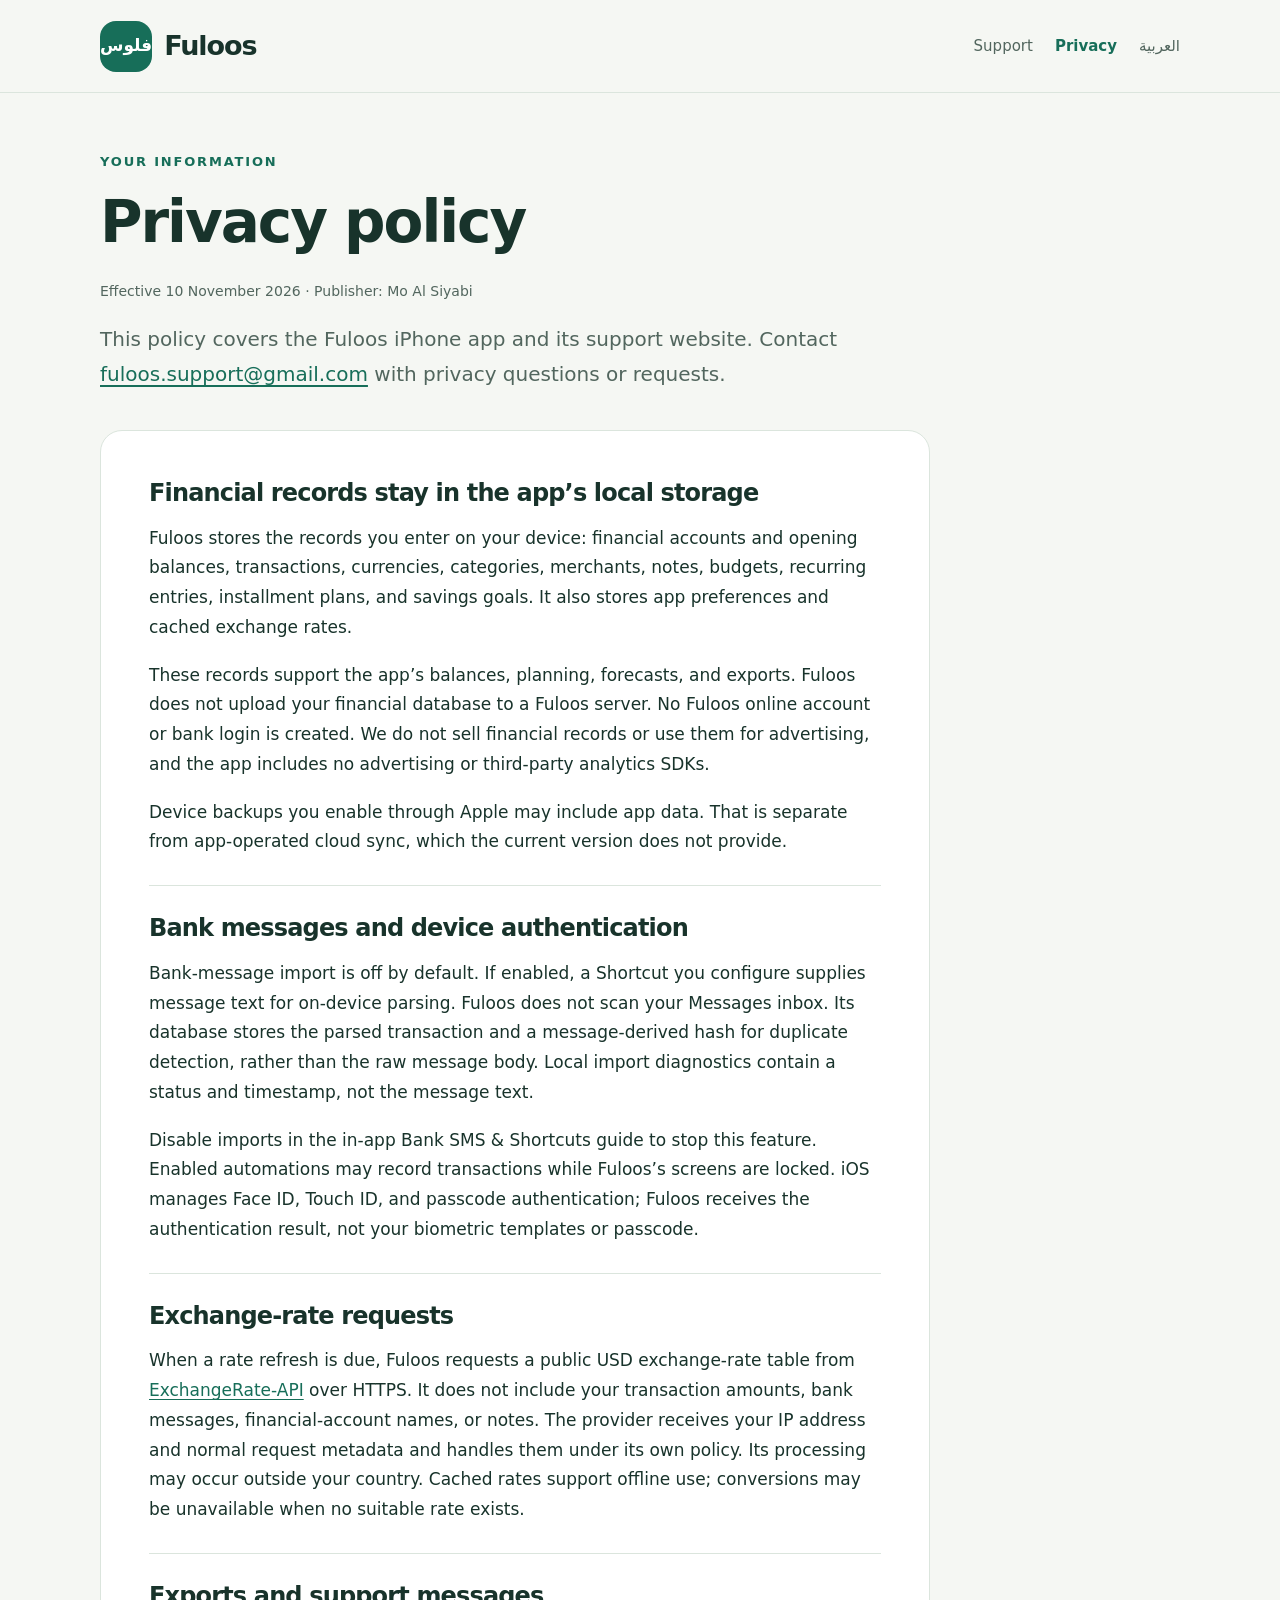
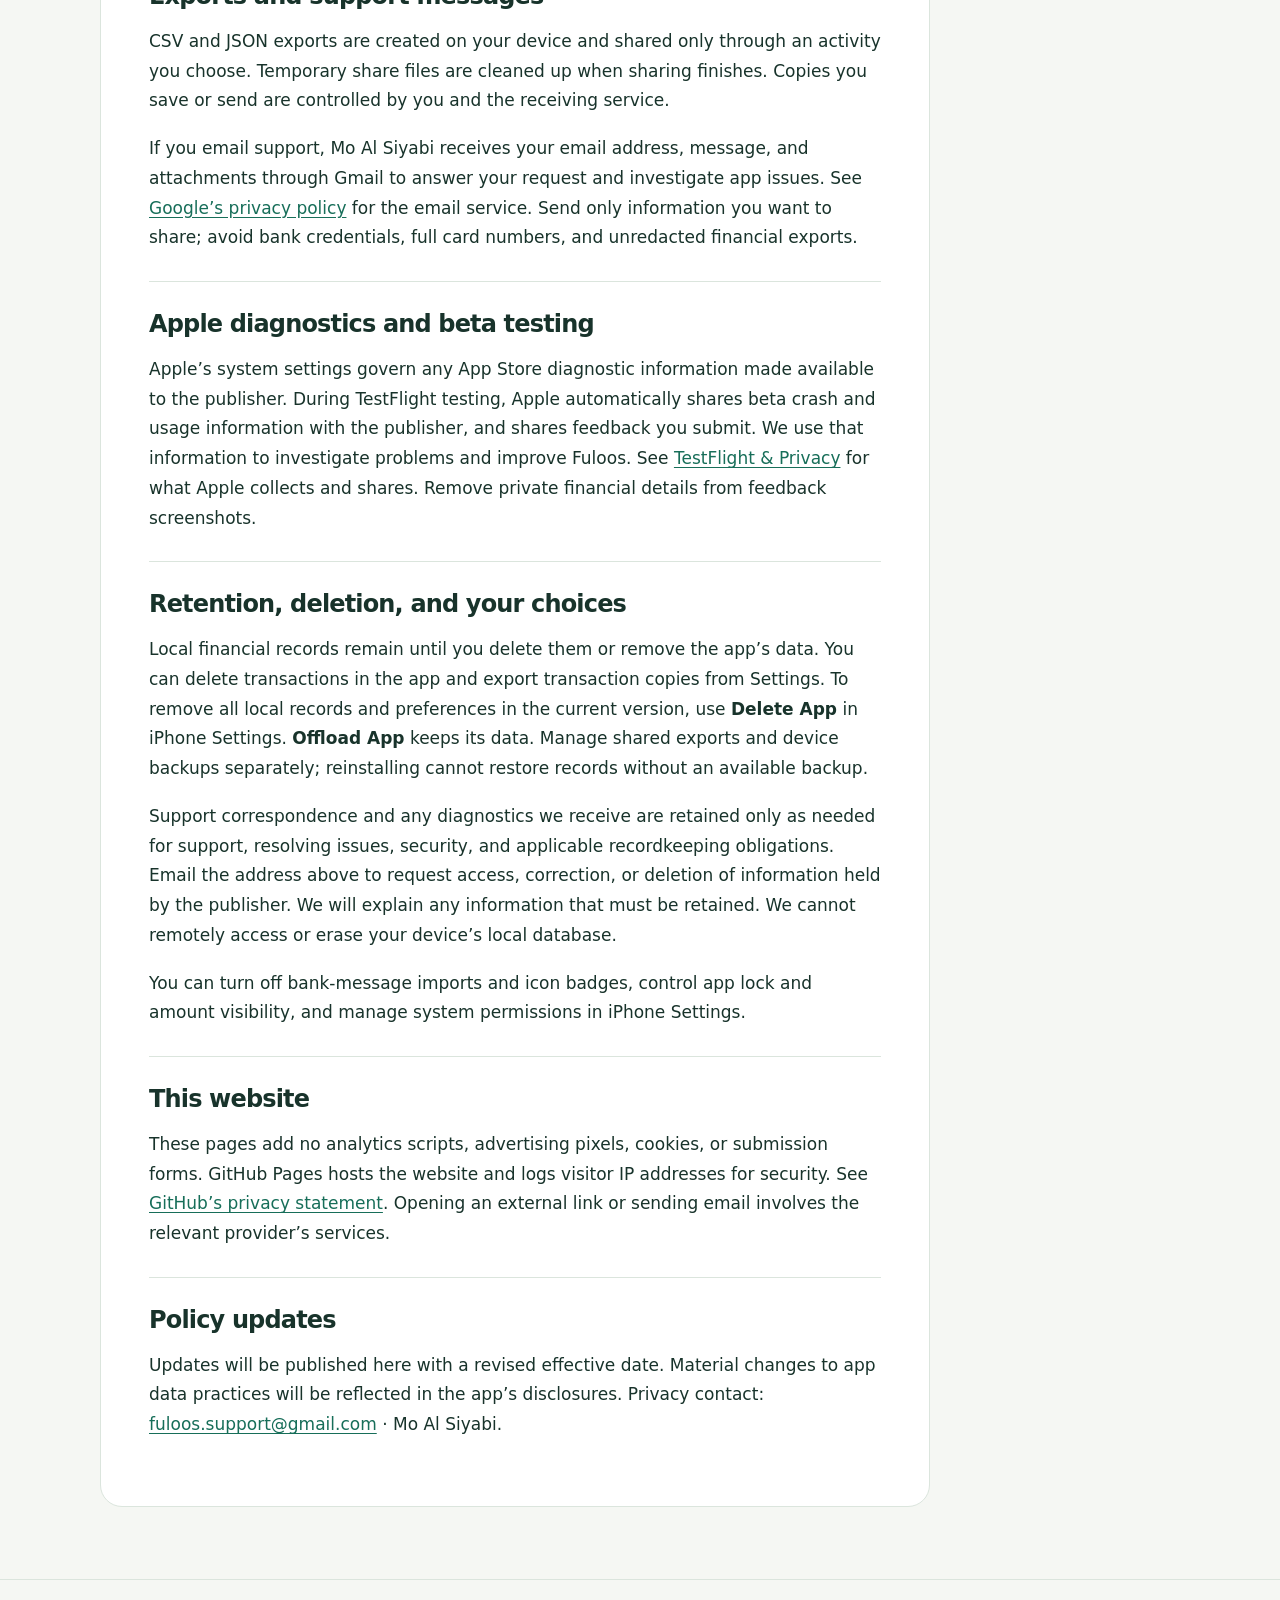
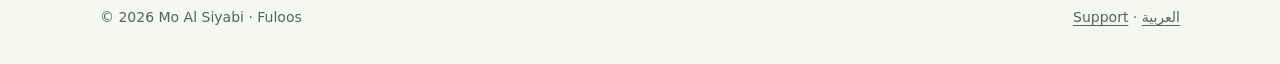
==== privacy.html @ b3548e96 "Add Fuloos privacy and support pages" ====
<!doctype html>
<html lang="en"><head><meta charset="utf-8"><meta name="viewport" content="width=device-width,initial-scale=1"><meta name="description" content="How Fuloos handles local financial records, exchange-rate requests, support messages, and privacy choices."><title>Privacy policy — Fuloos</title><link rel="stylesheet" href="styles.css"></head>
<body><a class="skip" href="#main">Skip to content</a><header><div class="shell header-inner"><a class="brand" href="index.html"><span lang="ar" dir="rtl">فلوس</span> Fuloos</a><nav aria-label="Main navigation"><a href="support.html">Support</a><a href="privacy.html" aria-current="page">Privacy</a><a href="privacy-ar.html" lang="ar" dir="rtl">العربية</a></nav></div></header>
<main id="main" class="shell"><div class="hero"><p class="eyebrow">Your information</p><h1>Privacy policy</h1><p class="meta">Effective <time datetime="2026-11-10">10 November 2026</time> · Publisher: Mo Al Siyabi</p><p class="lead">This policy covers the Fuloos iPhone app and its support website. Contact <a class="email" href="mailto:fuloos.support@gmail.com?subject=Fuloos%20privacy">fuloos.support@gmail.com</a> with privacy questions or requests.</p></div>
<article class="article" aria-label="Fuloos privacy policy">
<section><h2>Financial records stay in the app’s local storage</h2><p>Fuloos stores the records you enter on your device: financial accounts and opening balances, transactions, currencies, categories, merchants, notes, budgets, recurring entries, installment plans, and savings goals. It also stores app preferences and cached exchange rates.</p><p>These records support the app’s balances, planning, forecasts, and exports. Fuloos does not upload your financial database to a Fuloos server. No Fuloos online account or bank login is created. We do not sell financial records or use them for advertising, and the app includes no advertising or third-party analytics SDKs.</p><p>Device backups you enable through Apple may include app data. That is separate from app-operated cloud sync, which the current version does not provide.</p></section>
<section><h2>Bank messages and device authentication</h2><p>Bank-message import is off by default. If enabled, a Shortcut you configure supplies message text for on-device parsing. Fuloos does not scan your Messages inbox. Its database stores the parsed transaction and a message-derived hash for duplicate detection, rather than the raw message body. Local import diagnostics contain a status and timestamp, not the message text.</p><p>Disable imports in the in-app Bank SMS &amp; Shortcuts guide to stop this feature. Enabled automations may record transactions while Fuloos’s screens are locked. iOS manages Face ID, Touch ID, and passcode authentication; Fuloos receives the authentication result, not your biometric templates or passcode.</p></section>
<section><h2>Exchange-rate requests</h2><p>When a rate refresh is due, Fuloos requests a public USD exchange-rate table from <a href="https://www.exchangerate-api.com/terms">ExchangeRate-API</a> over HTTPS. It does not include your transaction amounts, bank messages, financial-account names, or notes. The provider receives your IP address and normal request metadata and handles them under its own policy. Its processing may occur outside your country. Cached rates support offline use; conversions may be unavailable when no suitable rate exists.</p></section>
<section><h2>Exports and support messages</h2><p>CSV and JSON exports are created on your device and shared only through an activity you choose. Temporary share files are cleaned up when sharing finishes. Copies you save or send are controlled by you and the receiving service.</p><p>If you email support, Mo Al Siyabi receives your email address, message, and attachments through Gmail to answer your request and investigate app issues. See <a href="https://policies.google.com/privacy">Google’s privacy policy</a> for the email service. Send only information you want to share; avoid bank credentials, full card numbers, and unredacted financial exports.</p></section>
<section><h2>Apple diagnostics and beta testing</h2><p>Apple’s system settings govern any App Store diagnostic information made available to the publisher. During TestFlight testing, Apple automatically shares beta crash and usage information with the publisher, and shares feedback you submit. We use that information to investigate problems and improve Fuloos. See <a href="https://www.apple.com/legal/privacy/data/en/test-flight/">TestFlight &amp; Privacy</a> for what Apple collects and shares. Remove private financial details from feedback screenshots.</p></section>
<section><h2>Retention, deletion, and your choices</h2><p>Local financial records remain until you delete them or remove the app’s data. You can delete transactions in the app and export transaction copies from Settings. To remove all local records and preferences in the current version, use <strong>Delete App</strong> in iPhone Settings. <strong>Offload App</strong> keeps its data. Manage shared exports and device backups separately; reinstalling cannot restore records without an available backup.</p><p>Support correspondence and any diagnostics we receive are retained only as needed for support, resolving issues, security, and applicable recordkeeping obligations. Email the address above to request access, correction, or deletion of information held by the publisher. We will explain any information that must be retained. We cannot remotely access or erase your device’s local database.</p><p>You can turn off bank-message imports and icon badges, control app lock and amount visibility, and manage system permissions in iPhone Settings.</p></section>
<section><h2>This website</h2><p>These pages add no analytics scripts, advertising pixels, cookies, or submission forms. GitHub Pages hosts the website and logs visitor IP addresses for security. See <a href="https://docs.github.com/en/site-policy/privacy-policies/github-general-privacy-statement">GitHub’s privacy statement</a>. Opening an external link or sending email involves the relevant provider’s services.</p></section>
<section><h2>Policy updates</h2><p>Updates will be published here with a revised effective date. Material changes to app data practices will be reflected in the app’s disclosures. Privacy contact: <a class="email" href="mailto:fuloos.support@gmail.com?subject=Fuloos%20privacy">fuloos.support@gmail.com</a> · Mo Al Siyabi.</p></section>
</article></main><footer><div class="shell footer-inner"><p>© 2026 Mo Al Siyabi · Fuloos</p><p><a href="support.html">Support</a> · <a href="privacy-ar.html" lang="ar" dir="rtl">العربية</a></p></div></footer></body></html>
---- styles.css ----
:root{color-scheme:light dark;--bg:#f5f7f3;--paper:#fff;--ink:#18332b;--muted:#52665e;--line:#dbe5dd;--accent:#176e59;--soft:#e5f1e9;--radius:22px;font-family:ui-sans-serif,system-ui,-apple-system,BlinkMacSystemFont,"Segoe UI",Tahoma,sans-serif;font-synthesis:none}
*{box-sizing:border-box}body{margin:0;background:var(--bg);color:var(--ink);font-size:17px;line-height:1.75}a{color:var(--accent);text-underline-offset:.2em}a:hover{text-decoration-thickness:2px}a:focus-visible,summary:focus-visible{outline:3px solid var(--accent);outline-offset:5px;border-radius:4px}.skip{position:absolute;top:-8rem;inset-inline-start:1rem;background:var(--paper);padding:.6rem 1rem;z-index:2}.skip:focus{top:1rem}.shell{width:min(1080px,calc(100% - 40px));margin-inline:auto}header{border-bottom:1px solid var(--line)}.header-inner{min-height:92px;display:flex;align-items:center;justify-content:space-between;gap:24px;flex-wrap:wrap;padding-block:18px}.brand{display:flex;align-items:center;gap:12px;color:var(--ink);text-decoration:none;font-weight:750;letter-spacing:-.04em;font-size:27px}.brand span{display:grid;place-items:center;background:var(--accent);color:white;min-width:51px;height:51px;border-radius:16px;font-size:17px;letter-spacing:0}nav{display:flex;gap:22px;align-items:center;flex-wrap:wrap;font-size:15px}nav a{color:var(--muted);text-decoration:none;min-height:44px;display:flex;align-items:center}nav a[aria-current=page]{color:var(--accent);font-weight:700}main{padding-block:58px 72px}.eyebrow{color:var(--accent);font-size:13px;font-weight:750;letter-spacing:.14em;text-transform:uppercase;margin:0 0 14px}h1,h2,h3{line-height:1.2;letter-spacing:-.035em}h1{font-size:clamp(35px,5vw,58px);max-width:850px;margin:0 0 22px;font-weight:700}h2{font-size:27px;margin:0 0 16px}h3{font-size:20px;margin:0 0 10px}p{margin:0 0 18px}.lead{font-size:20px;color:var(--muted);max-width:760px}.meta{font-size:14px;color:var(--muted)}.hero{margin-bottom:38px}.facts{display:flex;gap:10px;flex-wrap:wrap;margin-top:25px}.facts span{background:var(--soft);color:var(--accent);font-size:13px;padding:6px 13px;border-radius:30px;font-weight:650}.cards{display:grid;grid-template-columns:1fr 1fr;gap:20px}.card{padding:32px;background:var(--paper);border:1px solid var(--line);border-radius:var(--radius)}.card p{color:var(--muted)}.card-link{font-weight:700;display:inline-block;padding-block:6px}.contact{margin-top:24px}.contact a{overflow-wrap:anywhere}.article{max-width:830px;background:var(--paper);border:1px solid var(--line);border-radius:var(--radius);padding:clamp(24px,5vw,48px)}.article section+section{border-top:1px solid var(--line);padding-top:28px;margin-top:28px}.article h2{font-size:24px}.article ul{padding-inline-start:22px}.article li+li{margin-top:8px}.article a{overflow-wrap:anywhere}.callout{padding:20px 24px;background:var(--soft);border-inline-start:4px solid var(--accent);border-radius:0 12px 12px 0;margin-block:26px}.callout p:last-child{margin:0}details{padding:22px 0;border-top:1px solid var(--line)}details:first-of-type{border-top:0;padding-top:4px}summary{font-size:18px;font-weight:700;cursor:pointer;line-height:1.5;padding-block:5px}details p{margin:15px 0 0;color:var(--muted)}.button{display:inline-block;background:var(--accent);color:white;padding:10px 20px;border-radius:12px;text-decoration:none;font-weight:650;min-height:46px}.email{overflow-wrap:anywhere}footer{border-top:1px solid var(--line);padding-block:25px 35px;color:var(--muted);font-size:14px}.footer-inner{display:flex;gap:16px;justify-content:space-between;flex-wrap:wrap}footer p{margin:0}footer a{color:var(--muted)}[dir=rtl] h1,[dir=rtl] h2,[dir=rtl] h3{letter-spacing:0}[dir=rtl] .eyebrow{letter-spacing:0}[dir=rtl] .callout{border-radius:12px 0 0 12px}bdi{unicode-bidi:isolate}
@media(max-width:620px){.shell{width:calc(100% - 32px)}.header-inner{gap:6px;min-height:80px}nav{gap:18px;width:100%;justify-content:flex-start}.cards{grid-template-columns:1fr}.card{padding:25px}main{padding-block:35px 48px}.lead{font-size:18px}.brand{font-size:24px}.brand span{height:44px;min-width:44px;border-radius:13px}.article{padding:24px 21px}body{font-size:16px}.footer-inner{display:block}.footer-inner p+p{margin-top:10px}}
@media(prefers-color-scheme:dark){:root{--bg:#101d18;--paper:#172720;--ink:#e8f0e9;--muted:#b3c6bb;--line:#344b3e;--accent:#87d6b9;--soft:#203d31}.brand span,.button{background:#87d6b9;color:#10271d}}
@media(prefers-reduced-motion:no-preference){a{transition:color .12s ease,background-color .12s ease}}
@media print{header nav,.skip,.button{display:none}body{background:white;color:black}.shell{width:100%}.article,.card{border:0;padding:0}a{color:inherit}main{padding:20px 0}h1{font-size:30px}}
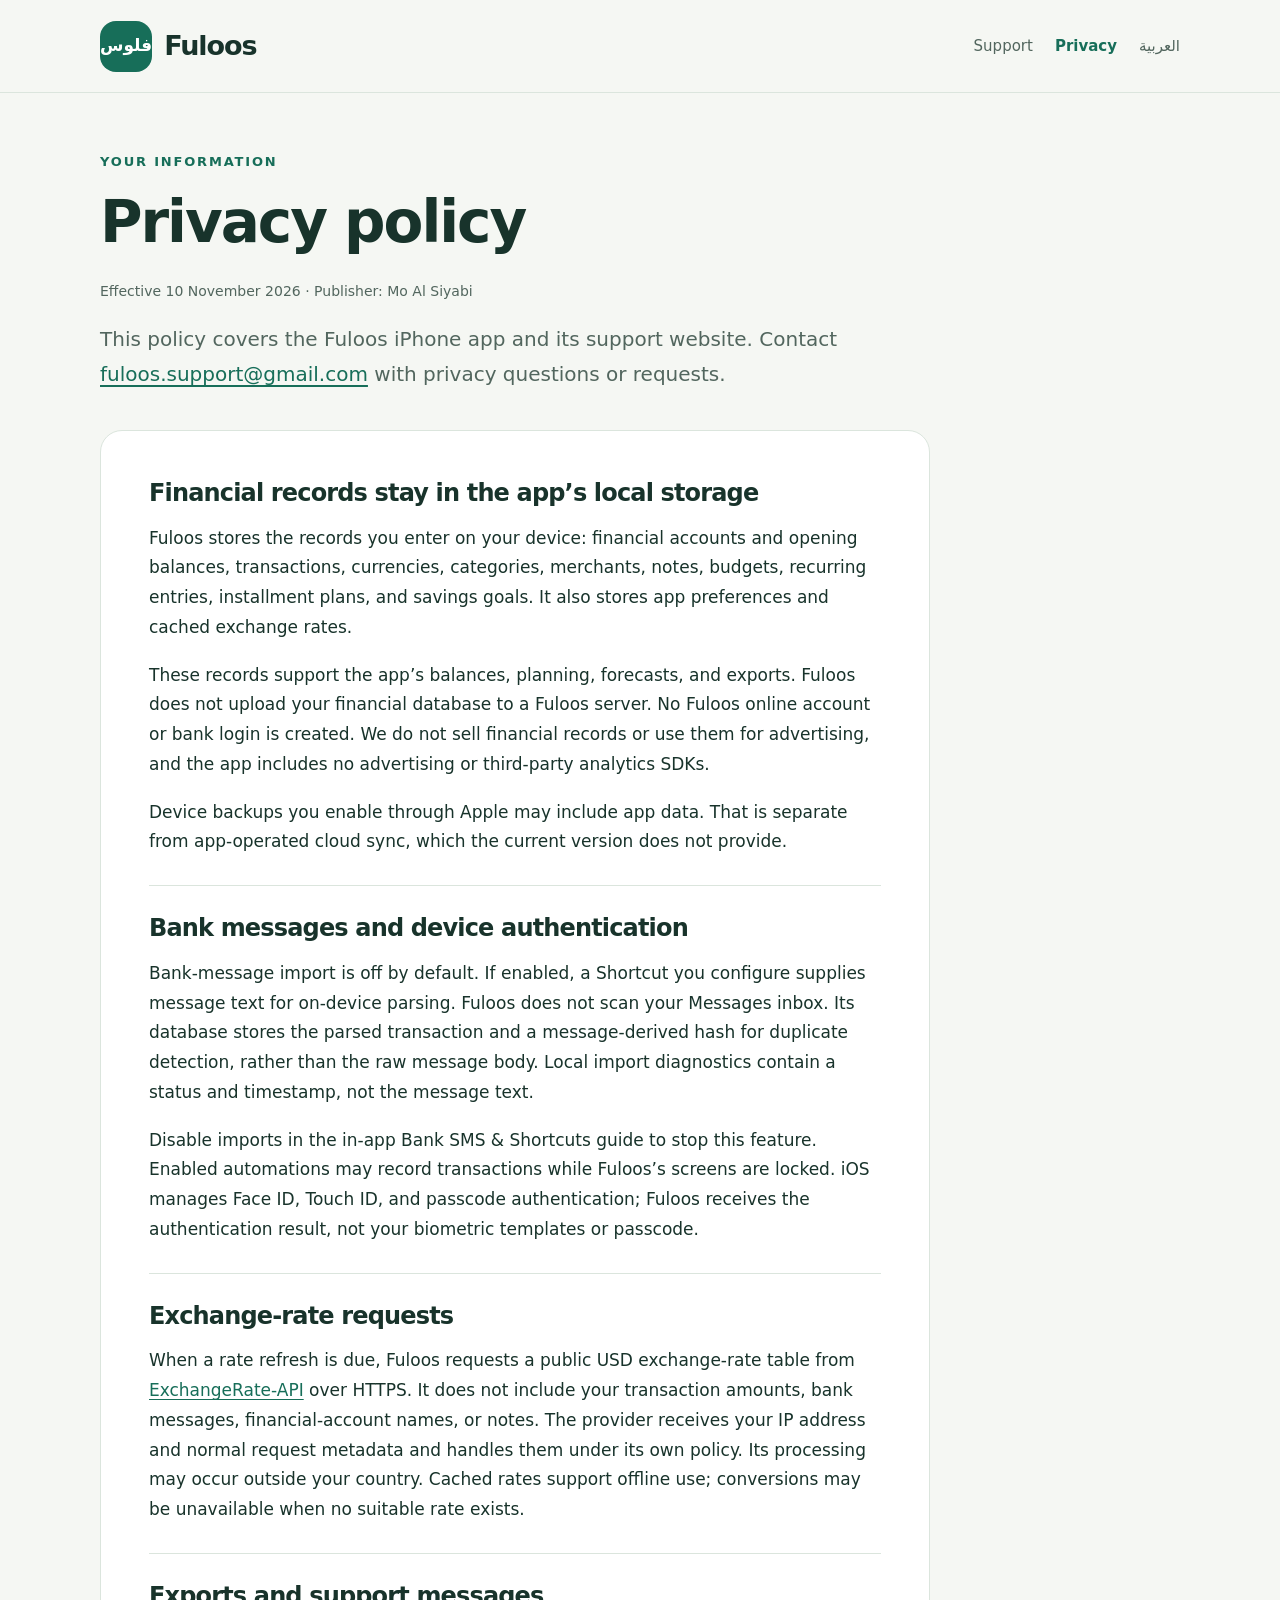
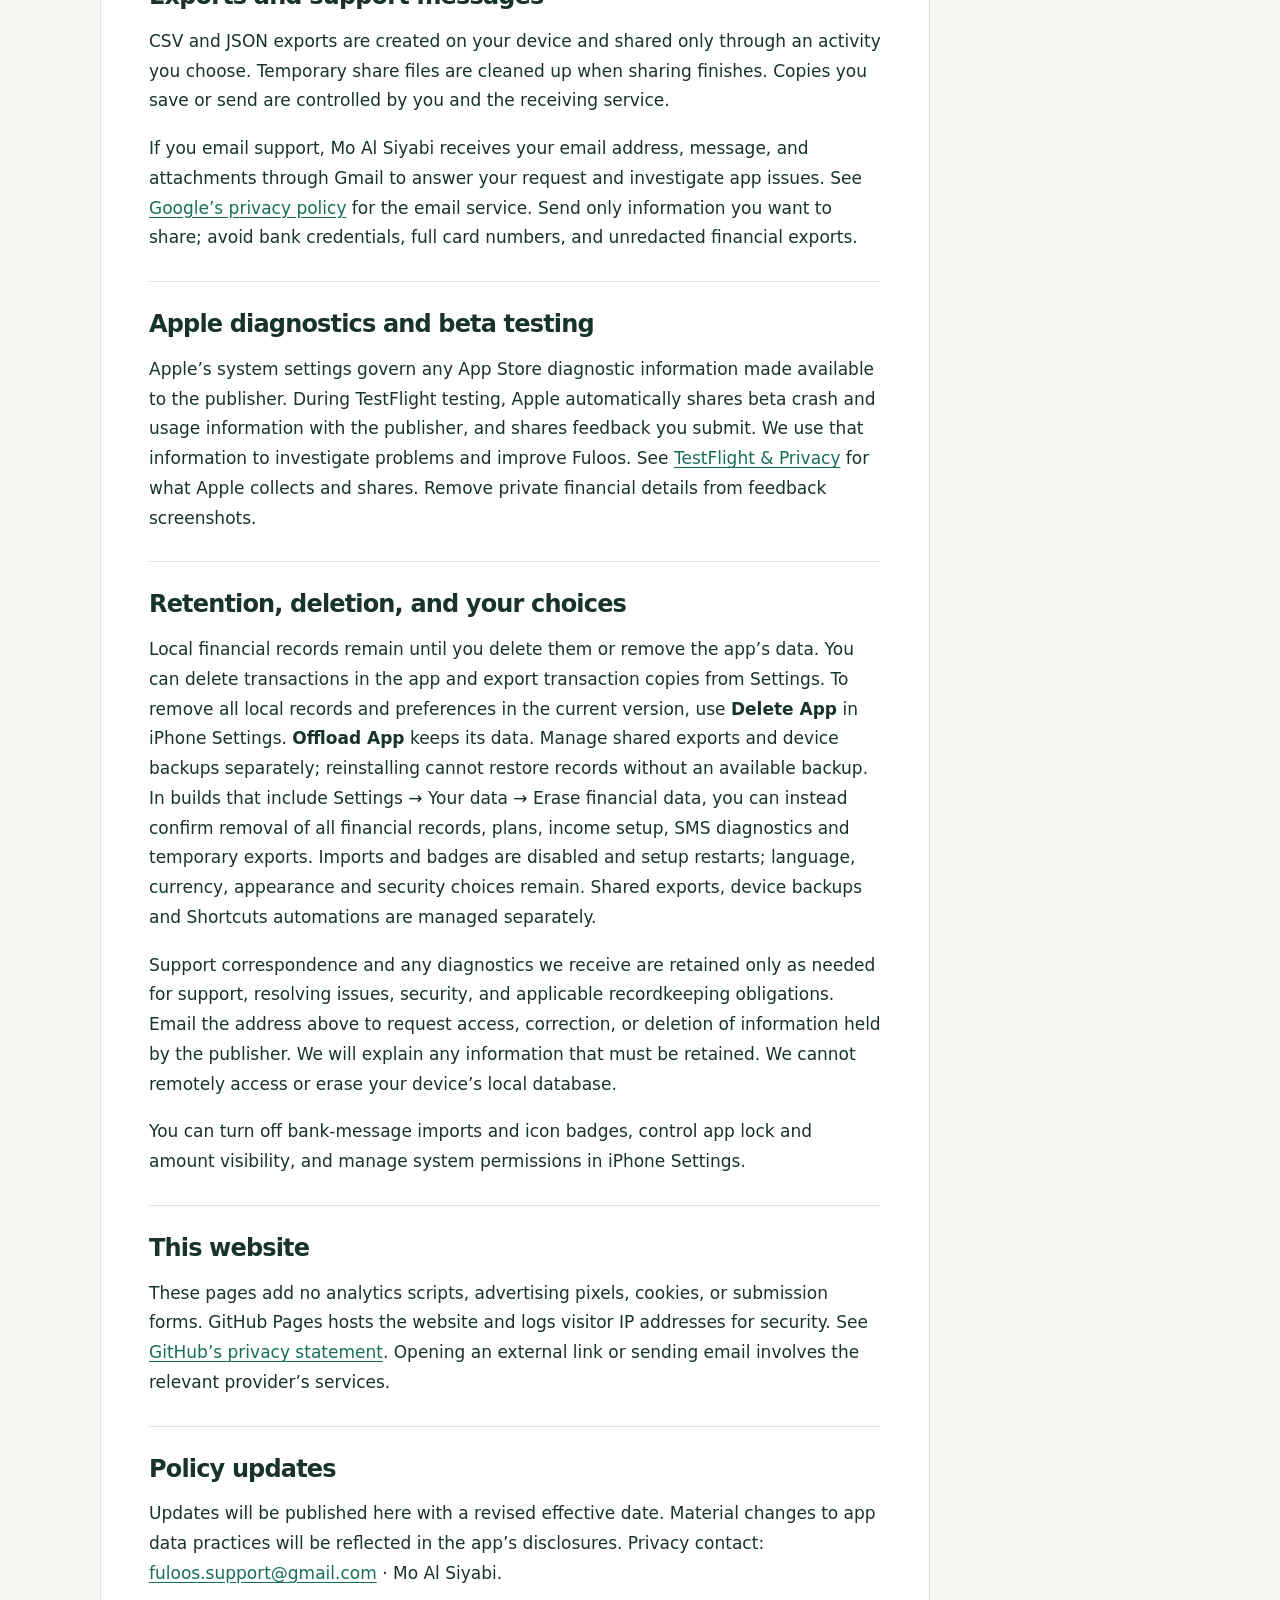
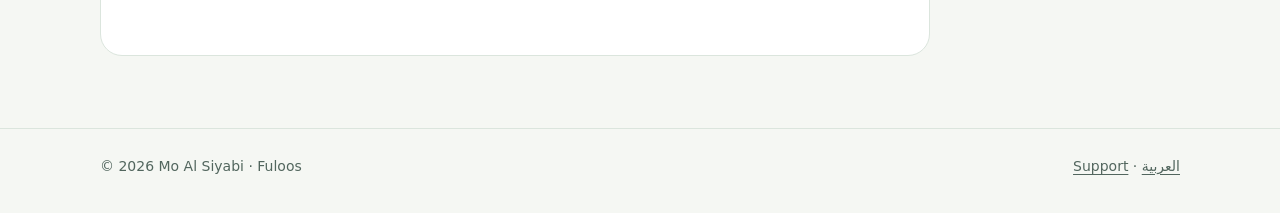
==== commit ea878fb5: "Document financial erasure and guard pending badge updates" ====
--- a/privacy.html
+++ b/privacy.html
@@ -8,7 +8,7 @@
 <section><h2>Exchange-rate requests</h2><p>When a rate refresh is due, Fuloos requests a public USD exchange-rate table from <a href="https://www.exchangerate-api.com/terms">ExchangeRate-API</a> over HTTPS. It does not include your transaction amounts, bank messages, financial-account names, or notes. The provider receives your IP address and normal request metadata and handles them under its own policy. Its processing may occur outside your country. Cached rates support offline use; conversions may be unavailable when no suitable rate exists.</p></section>
 <section><h2>Exports and support messages</h2><p>CSV and JSON exports are created on your device and shared only through an activity you choose. Temporary share files are cleaned up when sharing finishes. Copies you save or send are controlled by you and the receiving service.</p><p>If you email support, Mo Al Siyabi receives your email address, message, and attachments through Gmail to answer your request and investigate app issues. See <a href="https://policies.google.com/privacy">Google’s privacy policy</a> for the email service. Send only information you want to share; avoid bank credentials, full card numbers, and unredacted financial exports.</p></section>
 <section><h2>Apple diagnostics and beta testing</h2><p>Apple’s system settings govern any App Store diagnostic information made available to the publisher. During TestFlight testing, Apple automatically shares beta crash and usage information with the publisher, and shares feedback you submit. We use that information to investigate problems and improve Fuloos. See <a href="https://www.apple.com/legal/privacy/data/en/test-flight/">TestFlight &amp; Privacy</a> for what Apple collects and shares. Remove private financial details from feedback screenshots.</p></section>
-<section><h2>Retention, deletion, and your choices</h2><p>Local financial records remain until you delete them or remove the app’s data. You can delete transactions in the app and export transaction copies from Settings. To remove all local records and preferences in the current version, use <strong>Delete App</strong> in iPhone Settings. <strong>Offload App</strong> keeps its data. Manage shared exports and device backups separately; reinstalling cannot restore records without an available backup.</p><p>Support correspondence and any diagnostics we receive are retained only as needed for support, resolving issues, security, and applicable recordkeeping obligations. Email the address above to request access, correction, or deletion of information held by the publisher. We will explain any information that must be retained. We cannot remotely access or erase your device’s local database.</p><p>You can turn off bank-message imports and icon badges, control app lock and amount visibility, and manage system permissions in iPhone Settings.</p></section>
+<section><h2>Retention, deletion, and your choices</h2><p>Local financial records remain until you delete them or remove the app’s data. You can delete transactions in the app and export transaction copies from Settings. To remove all local records and preferences in the current version, use <strong>Delete App</strong> in iPhone Settings. <strong>Offload App</strong> keeps its data. Manage shared exports and device backups separately; reinstalling cannot restore records without an available backup. In builds that include Settings → Your data → Erase financial data, you can instead confirm removal of all financial records, plans, income setup, SMS diagnostics and temporary exports. Imports and badges are disabled and setup restarts; language, currency, appearance and security choices remain. Shared exports, device backups and Shortcuts automations are managed separately.</p><p>Support correspondence and any diagnostics we receive are retained only as needed for support, resolving issues, security, and applicable recordkeeping obligations. Email the address above to request access, correction, or deletion of information held by the publisher. We will explain any information that must be retained. We cannot remotely access or erase your device’s local database.</p><p>You can turn off bank-message imports and icon badges, control app lock and amount visibility, and manage system permissions in iPhone Settings.</p></section>
 <section><h2>This website</h2><p>These pages add no analytics scripts, advertising pixels, cookies, or submission forms. GitHub Pages hosts the website and logs visitor IP addresses for security. See <a href="https://docs.github.com/en/site-policy/privacy-policies/github-general-privacy-statement">GitHub’s privacy statement</a>. Opening an external link or sending email involves the relevant provider’s services.</p></section>
 <section><h2>Policy updates</h2><p>Updates will be published here with a revised effective date. Material changes to app data practices will be reflected in the app’s disclosures. Privacy contact: <a class="email" href="mailto:fuloos.support@gmail.com?subject=Fuloos%20privacy">fuloos.support@gmail.com</a> · Mo Al Siyabi.</p></section>
 </article></main><footer><div class="shell footer-inner"><p>© 2026 Mo Al Siyabi · Fuloos</p><p><a href="support.html">Support</a> · <a href="privacy-ar.html" lang="ar" dir="rtl">العربية</a></p></div></footer></body></html>
